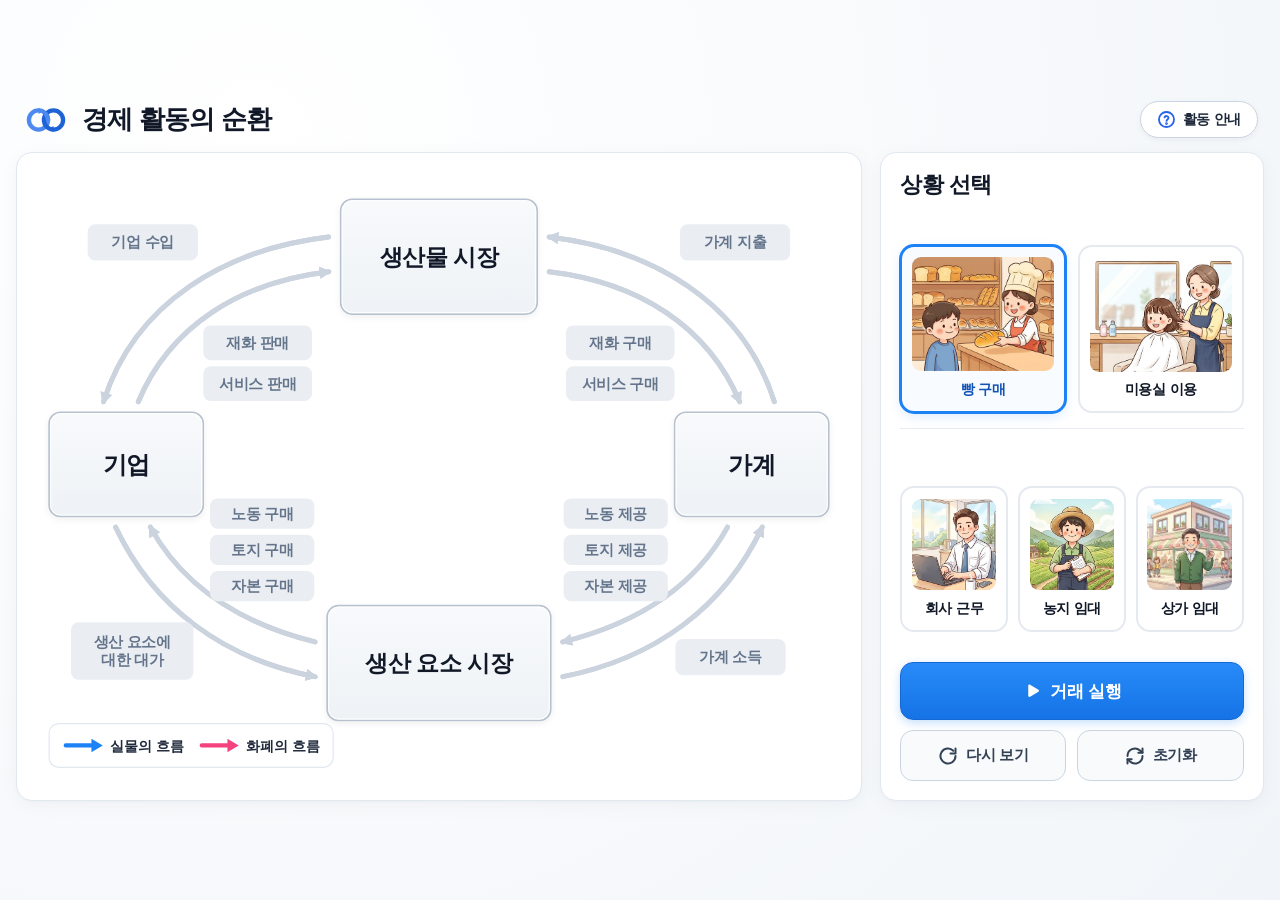
==== index.html @ 12da8b18 "feat: 경제 활동의 순환 수업용 인터랙티브 시뮬레이터 구현" ====
<!DOCTYPE html>
<html lang="ko">
<head>
  <meta charset="UTF-8" />
  <meta name="viewport" content="width=device-width, initial-scale=1.0" />
  <title>경제 활동의 순환</title>
  <link rel="stylesheet" href="css/tokens.css" />
  <link rel="stylesheet" href="css/styles.css" />
</head>
<body>
  <div class="viewport-wrapper">
    <div class="simulator-stage" id="simulator-stage">
      <!-- Top Header -->
      <header class="simulator-header">
        <div class="header-brand">
          <div class="header-logo" aria-hidden="true">
            <svg viewBox="0 0 56 36" width="100%" height="100%" fill="none">
              <!-- Interlocking circulation rings matching approved design -->
              <circle cx="19" cy="18" r="11.5" stroke="#4D8AF0" stroke-width="5.2" />
              <circle cx="37" cy="18" r="11.5" stroke="#1E63D6" stroke-width="5.2" />
              <path d="M 27.5 10.5 A 11.5 11.5 0 0 1 30.5 18" stroke="#4D8AF0" stroke-width="5.2" stroke-linecap="round" />
              <polygon points="19,3.2 25,7.2 19,10.8" fill="#4D8AF0" />
              <polygon points="37,32.8 31,28.8 37,25.2" fill="#1E63D6" />
            </svg>
          </div>
          <h1 class="header-title">경제 활동의 순환</h1>
        </div>

        <button type="button" id="btn-guide" class="btn-header-guide" aria-haspopup="dialog" aria-controls="guide-modal">
          <svg class="btn-header-guide-icon" viewBox="0 0 24 24" fill="none" stroke="currentColor" stroke-width="2.3" stroke-linecap="round" stroke-linejoin="round" aria-hidden="true">
            <circle cx="12" cy="12" r="9.5" />
            <path d="M9.5 9.2a2.6 2.6 0 0 1 5 .8c0 1.7-2.5 2.2-2.5 3.8" />
            <circle cx="12" cy="17.2" r="0.6" fill="currentColor" />
          </svg>
          <span>활동 안내</span>
        </button>
      </header>

      <!-- Main 70:30 Split Workspace -->
      <main class="simulator-workspace">
        <!-- Left ~70%: Circular Flow Diagram Panel -->
        <section id="diagram-panel" class="panel diagram-panel" aria-label="경제 활동 순환 도식 영역"></section>

        <!-- Right ~30%: Scenario Selection & Control Panel -->
        <aside id="control-panel" class="panel control-panel" aria-label="상황 선택 및 조작 영역"></aside>
      </main>

      <!-- Activity & Lesson Guide Modal -->
      <div id="guide-modal" class="guide-modal-backdrop" role="dialog" aria-modal="true" aria-labelledby="guide-modal-title" hidden>
        <div class="guide-modal-card">
          <div class="guide-modal-header">
            <div class="guide-modal-title-wrap">
              <span class="guide-modal-badge">수업 가이드</span>
              <h2 id="guide-modal-title" class="guide-modal-title">경제 활동의 순환 활동 안내</h2>
            </div>
            <button type="button" id="btn-guide-close" class="guide-modal-close" aria-label="닫기">
              <svg viewBox="0 0 24 24" width="22" height="22" fill="none" stroke="currentColor" stroke-width="2.5" stroke-linecap="round">
                <path d="M18 6L6 18M6 6l12 12" />
              </svg>
            </button>
          </div>

          <div class="guide-modal-body">
            <section class="guide-section">
              <h3 class="guide-section-title">활동 순서</h3>
              <ol class="guide-step-list">
                <li class="guide-step-item">
                  <span class="guide-step-num">1</span>
                  <div class="guide-step-text">
                    <strong>상황 선택 및 거래 실행</strong>
                    <p>오른쪽에서 일상 속 경제 활동 카드를 고른 뒤 <b>▶ 거래 실행</b> 버튼을 누릅니다.</p>
                  </div>
                </li>
                <li class="guide-step-item">
                  <span class="guide-step-num">2</span>
                  <div class="guide-step-text">
                    <strong>거래 시장 선택</strong>
                    <p>해당 거래가 <b>생산물 시장</b>과 <b>생산 요소 시장</b> 중 어느 시장에서 이루어지는지 선택합니다.</p>
                  </div>
                </li>
                <li class="guide-step-item">
                  <span class="guide-step-num is-real">3</span>
                  <div class="guide-step-text">
                    <strong>실물의 흐름 확인 (파란색)</strong>
                    <p>재화·서비스나 생산 요소를 <b>누가 만들어(빌려) 주는지</b>(기업·가계) 선택해 실물의 이동을 확인합니다.</p>
                  </div>
                </li>
                <li class="guide-step-item">
                  <span class="guide-step-num is-money">4</span>
                  <div class="guide-step-text">
                    <strong>화폐의 흐름 확인 (분홍색)</strong>
                    <p>그 대가로 <b>돈을 누가 지불하는지</b>(기업·가계) 선택해 화폐의 이동과 순환을 완성합니다.</p>
                  </div>
                </li>
              </ol>
            </section>

            <section class="guide-section guide-concept-box">
              <h3 class="guide-section-title">핵심 개념 포인트</h3>
              <ul class="guide-concept-list">
                <li><b>생산물 시장</b>: 생활에 필요한 <b>재화</b>(물건)와 <b>서비스</b>가 거래되는 시장</li>
                <li><b>생산 요소 시장</b>: 생산에 필요한 <b>노동, 토지, 자본</b>(상가 건물·기계 설비 등)이 거래되는 시장</li>
                <li><b>순환의 원리</b>: <span class="text-real">실물의 흐름(파란색)</span>과 <span class="text-money">화폐의 흐름(분홍색)</span>은 시장을 매개로 <b>서로 반대 방향</b>으로 순환합니다.</li>
              </ul>
            </section>
          </div>

          <div class="guide-modal-footer">
            <button type="button" id="btn-guide-confirm" class="btn btn-primary guide-confirm-btn">확인</button>
          </div>
        </div>
      </div>
    </div>
  </div>

  <script src="js/data/scenarios.js" defer></script>
  <script src="js/components/icons.js" defer></script>
  <script src="js/components/cardIllustrations.js" defer></script>
  <script src="js/components/diagram.js" defer></script>
  <script src="js/components/controls.js" defer></script>
  <script src="js/app.js" defer></script>
</body>
</html>
---- css/tokens.css ----
:root {
  /* Page & Surface Colors */
  --bg-canvas: #f3f6fa;
  --bg-panel: #ffffff;
  --bg-node: #f3f5f8;
  --bg-card: #ffffff;
  --bg-card-selected: #f8fbff;
  --bg-button-secondary: #f8fafc;
  --bg-button-secondary-hover: #f1f5f9;
  --bg-label-inactive: #eaeef3;

  /* Border Colors */
  --border-panel: #e2e8f0;
  --border-node: #b8c2cf;
  --border-card: #e5e9f0;
  --border-card-hover: #94a3b8;
  --border-card-selected: #1d82f5;
  --border-button-secondary: #cbd5e1;
  --border-divider: #e8ecf2;

  /* Semantic Flow Colors (Strict Specification) */
  --color-real-flow: #1d82f5;
  --color-real-flow-hover: #156fda;
  --color-money-flow: #f54380;
  --color-inactive-flow: #cbd3de;

  /* Text Colors */
  --text-primary: #111827;
  --text-secondary: #334155;
  --text-muted: #64748b;
  --text-group-heading: #163f7a;
  --text-card-selected: #1353b5;
  --text-on-accent: #ffffff;

  /* Layout Proportions (Temporary 70:30 per Spec, easily replaceable) */
  --stage-max-width: 1600px;
  --stage-aspect-ratio: 16 / 9;
  --left-panel-width: 68.5%;
  --right-panel-width: 31.5%;
  --panel-gap: 18px;
  --panel-radius: 16px;

  /* Typography */
  --font-sans: "Pretendard", "Malgun Gothic", "맑은 고딕", "Apple SD Gothic Neo", "Noto Sans KR", sans-serif;

  /* Shadows */
  --shadow-panel: 0 2px 10px rgba(15, 23, 42, 0.03);
  --shadow-card-selected: 0 0 0 1px #1d82f5, 0 4px 12px rgba(29, 130, 245, 0.14);
  --shadow-button-primary: 0 3px 10px rgba(29, 130, 245, 0.25);
}
---- css/styles.css ----
*,
*::before,
*::after {
  box-sizing: border-box;
  margin: 0;
  padding: 0;
}

html,
body {
  width: 100%;
  height: 100%;
  background-color: var(--bg-canvas);
  background-image: radial-gradient(circle at 20% 15%, #ffffff 0%, #f1f5f9 100%);
  font-family: var(--font-sans);
  color: var(--text-primary);
  overflow: hidden;
  -webkit-font-smoothing: antialiased;
  user-select: none;
}

.viewport-wrapper {
  width: 100vw;
  height: 100vh;
  display: flex;
  align-items: center;
  justify-content: center;
  padding: 10px 16px;
}

/* 16:9 Stage Container */
.simulator-stage {
  position: relative;
  width: min(100%, calc((100vh - 20px) * (16 / 9)));
  height: min(100%, calc((100vw - 32px) * (9 / 16)));
  max-width: var(--stage-max-width);
  aspect-ratio: var(--stage-aspect-ratio);
  display: flex;
  flex-direction: column;
  gap: 12px;
}

/* Top Header */
.simulator-header {
  display: flex;
  align-items: center;
  justify-content: space-between;
  padding: 2px 6px;
  flex-shrink: 0;
}

.header-brand {
  display: flex;
  align-items: center;
  gap: 12px;
}

.header-logo {
  width: 48px;
  height: 30px;
  display: flex;
  align-items: center;
  justify-content: center;
}

.header-title {
  font-size: clamp(20px, 2.05vw, 31px);
  font-weight: 800;
  letter-spacing: -0.03em;
  color: var(--text-primary);
}

/* Main Workspace (Left ~70% Diagram / Right ~30% Controls) */
.simulator-workspace {
  flex: 1;
  min-height: 0;
  display: flex;
  gap: var(--panel-gap);
}

.panel {
  background: var(--bg-panel);
  border: 1.5px solid var(--border-panel);
  border-radius: var(--panel-radius);
  box-shadow: 0 4px 20px rgba(15, 23, 42, 0.04), 0 1px 3px rgba(15, 23, 42, 0.02);
  overflow: hidden;
}

.diagram-panel {
  flex: 0 0 calc(var(--left-panel-width) - (var(--panel-gap) / 2));
  position: relative;
  display: flex;
  align-items: center;
  justify-content: center;
  padding: 10px 14px;
}

.control-panel {
  flex: 0 0 calc(var(--right-panel-width) - (var(--panel-gap) / 2));
  display: flex;
  flex-direction: column;
  justify-content: space-between;
  padding: clamp(14px, 1.5vw, 24px);
}

/* SVG Circular Flow Diagram */
.diagram-svg {
  width: 100%;
  height: 100%;
  display: block;
}

/* Structural Nodes (기업, 가계, 생산물 시장, 생산 요소 시장) */
.node-group {
  transition: transform 0.22s ease, filter 0.22s ease;
  transform-box: fill-box;
  transform-origin: center;
}

.node-rect {
  fill: url(#node-surface-grad);
  stroke: var(--border-node);
  stroke-width: 2.2px;
  filter: url(#node-soft-shadow);
  transition: stroke 0.25s ease, stroke-width 0.25s ease, fill 0.25s ease, filter 0.25s ease;
}

.node-inner-highlight {
  fill: none;
  stroke: #ffffff;
  stroke-width: 1.5px;
  pointer-events: none;
  opacity: 0.85;
}

/* Interactive Selectable States for Step 1 (Market), Step 2 (Real Agents), Step 3 (Money Agents) */
@keyframes pulse-market-glow {
  0%, 100% {
    stroke: #2563eb;
    stroke-width: 3.5px;
    filter: drop-shadow(0 0 10px rgba(37, 99, 235, 0.35));
  }
  50% {
    stroke: #60a5fa;
    stroke-width: 4.5px;
    filter: drop-shadow(0 0 18px rgba(37, 99, 235, 0.6));
  }
}

@keyframes pulse-real-glow {
  0%, 100% {
    stroke: #1d82f5;
    stroke-width: 3.5px;
    filter: drop-shadow(0 0 10px rgba(29, 130, 245, 0.38));
  }
  50% {
    stroke: #38bdf8;
    stroke-width: 4.5px;
    filter: drop-shadow(0 0 18px rgba(29, 130, 245, 0.65));
  }
}

@keyframes pulse-money-glow {
  0%, 100% {
    stroke: #f54380;
    stroke-width: 3.5px;
    filter: drop-shadow(0 0 10px rgba(245, 67, 128, 0.38));
  }
  50% {
    stroke: #fb7185;
    stroke-width: 4.5px;
    filter: drop-shadow(0 0 18px rgba(245, 67, 128, 0.65));
  }
}

@keyframes node-wrong-shake {
  0%, 100% { transform: translateX(0); }
  20% { transform: translateX(-7px); }
  40% { transform: translateX(7px); }
  60% { transform: translateX(-5px); }
  80% { transform: translateX(5px); }
}

.node-group.is-selectable-market,
.node-group.is-selectable-real,
.node-group.is-selectable-money {
  cursor: pointer;
}

.node-group.is-selectable-market:hover,
.node-group.is-selectable-real:hover,
.node-group.is-selectable-money:hover {
  transform: scale(1.028);
}

.node-group.is-selectable-market .node-rect {
  fill: #eff6ff;
  animation: pulse-market-glow 1.35s infinite ease-in-out;
}

.node-group.is-selectable-real .node-rect {
  fill: #eff8ff;
  animation: pulse-real-glow 1.35s infinite ease-in-out;
}

.node-group.is-selectable-money .node-rect {
  fill: #fff1f5;
  animation: pulse-money-glow 1.35s infinite ease-in-out;
}

/* Confirmed / Selected Origin Node States */
.node-group.is-confirmed-market .node-rect {
  fill: #f0f7ff;
  stroke: #2563eb;
  stroke-width: 3.2px;
  filter: drop-shadow(0 4px 12px rgba(37, 99, 235, 0.2));
}

.node-group.is-origin-real .node-rect {
  fill: #e0f2fe;
  stroke: #1d82f5;
  stroke-width: 3.8px;
  filter: drop-shadow(0 0 14px rgba(29, 130, 245, 0.42));
}

.node-group.is-origin-money .node-rect {
  fill: #ffe4ee;
  stroke: #f54380;
  stroke-width: 3.8px;
  filter: drop-shadow(0 0 14px rgba(245, 67, 128, 0.42));
}

.node-group.is-market-transiting .node-rect {
  stroke: #1e293b;
  stroke-width: 3.4px;
  filter: drop-shadow(0 0 14px rgba(29, 130, 245, 0.35));
}

.node-group.is-wrong-choice {
  animation: node-wrong-shake 0.38s ease;
}

.node-group.is-wrong-choice .node-rect {
  stroke: #ef4444 !important;
  fill: #fef2f2 !important;
}

.node-text {
  font-family: var(--font-sans);
  font-weight: 800;
  fill: var(--text-primary);
  text-anchor: middle;
  dominant-baseline: central;
  letter-spacing: -0.02em;
  pointer-events: none;
}

.node-text-market {
  font-size: 30px;
}

.node-text-agent {
  font-size: 32px;
}

/* Node Click Prompt Pill (shown on selectable nodes) */
.node-action-tag {
  opacity: 0;
  transition: opacity 0.2s ease, transform 0.2s ease;
  pointer-events: none;
}

.node-group.is-selectable-market .node-action-tag,
.node-group.is-selectable-real .node-action-tag,
.node-group.is-selectable-money .node-action-tag,
.node-group.is-origin-real .node-action-tag,
.node-group.is-origin-money .node-action-tag {
  opacity: 1;
}

/* Flow Arrow Paths */
.flow-path-base {
  fill: none;
  stroke: var(--color-inactive-flow);
  stroke-width: 6.5px;
  stroke-linecap: round;
}

.flow-path {
  fill: none;
  stroke: var(--color-inactive-flow);
  stroke-width: 6.5px;
  stroke-linecap: round;
  transition: stroke 0.22s ease, stroke-width 0.22s ease, opacity 0.2s ease;
}

.flow-path.is-active[data-flow-type="real"] {
  stroke: var(--color-real-flow);
  stroke-width: 7.5px;
  filter: drop-shadow(0 2px 5px rgba(29, 130, 245, 0.22));
}

.flow-path.is-active[data-flow-type="money"] {
  stroke: var(--color-money-flow);
  stroke-width: 7.5px;
  filter: drop-shadow(0 2px 5px rgba(245, 67, 128, 0.22));
}

/* Concept Label Pills in SVG */
@keyframes label-pop-in {
  0% { transform: scale(0.88); }
  55% { transform: scale(1.09); }
  100% { transform: scale(1); }
}

.concept-label-group {
  transform-box: fill-box;
  transform-origin: center;
  transition: transform 0.25s cubic-bezier(0.22, 1, 0.36, 1);
}

.concept-label-group.just-activated {
  animation: label-pop-in 0.42s cubic-bezier(0.22, 1, 0.36, 1);
}

.concept-label-bg {
  fill: var(--bg-label-inactive);
  rx: 10px;
  ry: 10px;
  transition: fill 0.22s ease, filter 0.22s ease;
}

.concept-label-text {
  font-family: var(--font-sans);
  font-size: 19.5px;
  font-weight: 600;
  fill: var(--text-muted);
  text-anchor: middle;
  dominant-baseline: central;
  letter-spacing: -0.02em;
  transition: fill 0.22s ease, font-weight 0.22s ease;
  pointer-events: none;
}

.concept-label-group.is-active[data-flow-type="real"] .concept-label-bg {
  fill: var(--color-real-flow);
  filter: drop-shadow(0 3px 8px rgba(29, 130, 245, 0.32));
}

.concept-label-group.is-active[data-flow-type="money"] .concept-label-bg {
  fill: var(--color-money-flow);
  filter: drop-shadow(0 3px 8px rgba(245, 67, 128, 0.32));
}

.concept-label-group.is-active .concept-label-text {
  fill: var(--text-on-accent);
  font-weight: 800;
}

/* Factor Group Shared Backplate */
.factor-stack-backdrop {
  fill: var(--bg-label-inactive);
  rx: 12px;
  ry: 12px;
}

/* Center Interactive Step Guide Overlay inside Diagram */
.center-step-guide {
  transition: opacity 0.22s ease, transform 0.22s ease;
  pointer-events: none;
}

.center-step-guide[data-visible="false"] {
  opacity: 0;
  display: none;
}

.center-step-guide[data-visible="true"] {
  opacity: 1;
  display: block;
}

/* Moving Token Icons */
.moving-token {
  pointer-events: none;
  transition: opacity 0.15s ease;
}

/* Right Control Panel Sections */
.control-top {
  flex: 1;
  min-height: 0;
  display: flex;
  flex-direction: column;
  justify-content: flex-start;
  gap: clamp(10px, 1.3vh, 16px);
  padding-bottom: clamp(12px, 1.5vh, 18px);
}

.control-heading {
  font-size: clamp(21px, 1.75vw, 27px);
  font-weight: 800;
  color: var(--text-primary);
  letter-spacing: -0.02em;
  line-height: 1.2;
  margin-bottom: 2px;
}

.market-group {
  flex: 1;
  display: flex;
  flex-direction: column;
  justify-content: center;
  gap: clamp(8px, 1vh, 12px);
}

.market-group-title {
  font-size: clamp(16px, 1.25vw, 20px);
  font-weight: 800;
  color: var(--text-group-heading);
  letter-spacing: -0.02em;
  min-height: 1.35em;
  opacity: 0;
  transform: translateY(3px);
  transition: opacity 0.22s ease, transform 0.22s ease;
  pointer-events: none;
}

.market-group-title.is-revealed {
  opacity: 1;
  transform: translateY(0);
}

.group-divider {
  height: 1px;
  background-color: var(--border-divider);
  margin: 2px 0;
}

/* Scenario Selection Cards Grid */
.cards-grid-2 {
  display: grid;
  grid-template-columns: repeat(2, 1fr);
  gap: clamp(10px, 0.95vw, 15px);
}

.cards-grid-3 {
  display: grid;
  grid-template-columns: repeat(3, 1fr);
  gap: clamp(8px, 0.78vw, 13px);
}

.scenario-card {
  appearance: none;
  background: var(--bg-card);
  border: 2px solid var(--border-card);
  border-radius: 14px;
  padding: clamp(9px, 0.8vw, 13px) clamp(8px, 0.75vw, 12px) clamp(10px, 0.9vw, 14px);
  display: flex;
  flex-direction: column;
  align-items: center;
  gap: clamp(8px, 1.05vh, 13px);
  cursor: pointer;
  transition: border-color 0.18s ease, background-color 0.18s ease, box-shadow 0.18s ease, transform 0.14s ease;
  text-align: center;
}

.scenario-card:hover {
  border-color: var(--border-card-hover);
  transform: translateY(-1px);
}

.scenario-card:focus-visible {
  outline: 3px solid rgba(29, 130, 245, 0.35);
  outline-offset: 2px;
}

.scenario-card.is-selected {
  background: var(--bg-card-selected);
  border-color: var(--border-card-selected);
  box-shadow: var(--shadow-card-selected);
}

.card-illustration-wrap {
  width: 100%;
  border-radius: 9px;
  overflow: hidden;
  background: #f8fafc;
  display: flex;
  align-items: center;
  justify-content: center;
}

.cards-grid-2 .card-illustration-wrap {
  aspect-ratio: 209 / 168;
}

.cards-grid-3 .card-illustration-wrap {
  aspect-ratio: 134 / 145;
}

.card-illustration,
.card-illustration-svg {
  width: 100%;
  height: 100%;
  object-fit: cover;
  display: block;
}

.card-title {
  font-family: var(--font-sans);
  font-size: clamp(14px, 1.12vw, 17.5px);
  font-weight: 800;
  color: var(--text-primary);
  letter-spacing: -0.02em;
  line-height: 1.25;
  padding-bottom: 1px;
  white-space: nowrap;
}

.scenario-card.is-selected .card-title {
  color: var(--text-card-selected);
}

/* Action Buttons Area */
.control-actions {
  display: flex;
  flex-direction: column;
  gap: clamp(9px, 1.15vh, 14px);
  padding-top: 4px;
}

.btn {
  appearance: none;
  font-family: var(--font-sans);
  border-radius: 13px;
  font-weight: 800;
  letter-spacing: -0.02em;
  display: inline-flex;
  align-items: center;
  justify-content: center;
  gap: 8px;
  cursor: pointer;
  transition: background-color 0.16s ease, border-color 0.16s ease, transform 0.1s ease, opacity 0.16s ease, box-shadow 0.16s ease;
}

.btn:active:not(:disabled) {
  transform: translateY(1px);
}

.btn:disabled {
  opacity: 0.48;
  cursor: not-allowed;
}

.btn-primary {
  width: 100%;
  height: clamp(50px, 6.4vh, 64px);
  background: linear-gradient(180deg, #278bf8 0%, #1673e6 100%);
  border: 1.5px solid #1567d3;
  color: var(--text-on-accent);
  font-size: clamp(17px, 1.35vw, 21px);
  box-shadow: var(--shadow-button-primary);
}

.btn-primary:hover:not(:disabled) {
  background: linear-gradient(180deg, #1d82f5 0%, #1261c7 100%);
}

.secondary-actions-row {
  display: grid;
  grid-template-columns: repeat(2, 1fr);
  gap: clamp(8px, 0.85vw, 13px);
}

.btn-secondary {
  width: 100%;
  height: clamp(44px, 5.6vh, 56px);
  background-color: var(--bg-button-secondary);
  border: 1.5px solid var(--border-button-secondary);
  color: var(--text-secondary);
  font-size: clamp(15px, 1.14vw, 18px);
}

.btn-secondary:hover:not(:disabled) {
  background-color: var(--bg-button-secondary-hover);
  border-color: #94a3b8;
}

.btn-icon {
  width: 20px;
  height: 20px;
  flex-shrink: 0;
}

/* Header Top-Right Activity Guide Button */
.btn-header-guide {
  appearance: none;
  font-family: var(--font-sans);
  display: inline-flex;
  align-items: center;
  gap: 7px;
  padding: 8px 16px;
  border-radius: 999px;
  background-color: #ffffff;
  border: 1.5px solid #cbd5e1;
  color: #1e293b;
  font-size: clamp(14px, 1.05vw, 16.5px);
  font-weight: 800;
  letter-spacing: -0.02em;
  cursor: pointer;
  box-shadow: 0 2px 6px rgba(15, 23, 42, 0.05);
  transition: background-color 0.16s ease, border-color 0.16s ease, color 0.16s ease, transform 0.12s ease, box-shadow 0.16s ease;
}

.btn-header-guide:hover {
  background-color: #eff6ff;
  border-color: #3b82f6;
  color: #1d4ed8;
  box-shadow: 0 4px 12px rgba(37, 99, 235, 0.12);
}

.btn-header-guide:active {
  transform: translateY(1px);
}

.btn-header-guide-icon {
  width: 19px;
  height: 19px;
  color: #2563eb;
  flex-shrink: 0;
}

/* Activity & Lesson Guide Modal */
.guide-modal-backdrop {
  position: fixed;
  inset: 0;
  z-index: 200;
  background-color: rgba(15, 23, 42, 0.45);
  backdrop-filter: blur(3px);
  display: flex;
  align-items: center;
  justify-content: center;
  padding: 24px;
  animation: modal-fade-in 0.18s ease-out;
}

.guide-modal-backdrop[hidden] {
  display: none !important;
}

@keyframes modal-fade-in {
  from {
    opacity: 0;
  }
  to {
    opacity: 1;
  }
}

.guide-modal-card {
  width: min(740px, 92vw);
  max-height: 88vh;
  background: #ffffff;
  border-radius: 22px;
  border: 1.5px solid #e2e8f0;
  box-shadow: 0 24px 48px rgba(15, 23, 42, 0.18), 0 4px 12px rgba(15, 23, 42, 0.08);
  display: flex;
  flex-direction: column;
  overflow: hidden;
  word-break: keep-all;
  animation: modal-pop-up 0.22s cubic-bezier(0.22, 1, 0.36, 1);
}

@keyframes modal-pop-up {
  from {
    opacity: 0;
    transform: translateY(10px) scale(0.97);
  }
  to {
    opacity: 1;
    transform: translateY(0) scale(1);
  }
}

.guide-modal-header {
  display: flex;
  align-items: center;
  justify-content: space-between;
  padding: 20px 26px 16px;
  border-bottom: 1px solid #e2e8f0;
  background: linear-gradient(180deg, #f8fafc 0%, #ffffff 100%);
}

.guide-modal-title-wrap {
  display: flex;
  align-items: center;
  gap: 10px;
}

.guide-modal-badge {
  display: inline-flex;
  align-items: center;
  padding: 4px 11px;
  border-radius: 999px;
  background-color: #dbeafe;
  color: #1d4ed8;
  font-size: 13.5px;
  font-weight: 800;
  letter-spacing: -0.02em;
}

.guide-modal-title {
  font-size: clamp(19px, 1.5vw, 23px);
  font-weight: 800;
  color: #0f172a;
  letter-spacing: -0.02em;
}

.guide-modal-close {
  appearance: none;
  width: 36px;
  height: 36px;
  border-radius: 10px;
  border: none;
  background: transparent;
  color: #64748b;
  display: inline-flex;
  align-items: center;
  justify-content: center;
  cursor: pointer;
  transition: background-color 0.15s ease, color 0.15s ease;
}

.guide-modal-close:hover {
  background-color: #f1f5f9;
  color: #0f172a;
}

.guide-modal-body {
  padding: 20px 26px;
  overflow-y: auto;
  display: flex;
  flex-direction: column;
  gap: 18px;
}

.guide-section-title {
  font-size: 16.5px;
  font-weight: 800;
  color: #1e293b;
  margin-bottom: 10px;
  letter-spacing: -0.02em;
}

.guide-step-list {
  list-style: none;
  display: flex;
  flex-direction: column;
  gap: 10px;
}

.guide-step-item {
  display: flex;
  align-items: flex-start;
  gap: 12px;
  padding: 11px 14px;
  border-radius: 13px;
  background-color: #f8fafc;
  border: 1px solid #e2e8f0;
}

.guide-step-num {
  width: 26px;
  height: 26px;
  border-radius: 50%;
  background-color: #2563eb;
  color: #ffffff;
  font-size: 14px;
  font-weight: 800;
  display: inline-flex;
  align-items: center;
  justify-content: center;
  flex-shrink: 0;
  margin-top: 1px;
}

.guide-step-num.is-real {
  background-color: var(--color-real-flow);
}

.guide-step-num.is-money {
  background-color: var(--color-money-flow);
}

.guide-step-text strong {
  display: block;
  font-size: 15.5px;
  font-weight: 800;
  color: #0f172a;
  margin-bottom: 2px;
}

.guide-step-text p {
  font-size: 14.5px;
  color: #334155;
  line-height: 1.45;
}

.guide-concept-box {
  padding: 14px 18px;
  border-radius: 14px;
  background-color: #eff6ff;
  border: 1px solid #bfdbfe;
}

.guide-concept-list {
  list-style: disc;
  padding-left: 20px;
  display: flex;
  flex-direction: column;
  gap: 6px;
  font-size: 14.5px;
  color: #1e293b;
  line-height: 1.5;
}

.text-real {
  color: #1d82f5;
  font-weight: 800;
}

.text-money {
  color: #e11d68;
  font-weight: 800;
}

.guide-modal-footer {
  padding: 14px 26px 18px;
  border-top: 1px solid #e2e8f0;
  display: flex;
  justify-content: flex-end;
  background-color: #f8fafc;
}

.guide-confirm-btn {
  width: auto;
  min-width: 112px;
  height: 44px;
  padding: 0 24px;
  font-size: 16px;
}
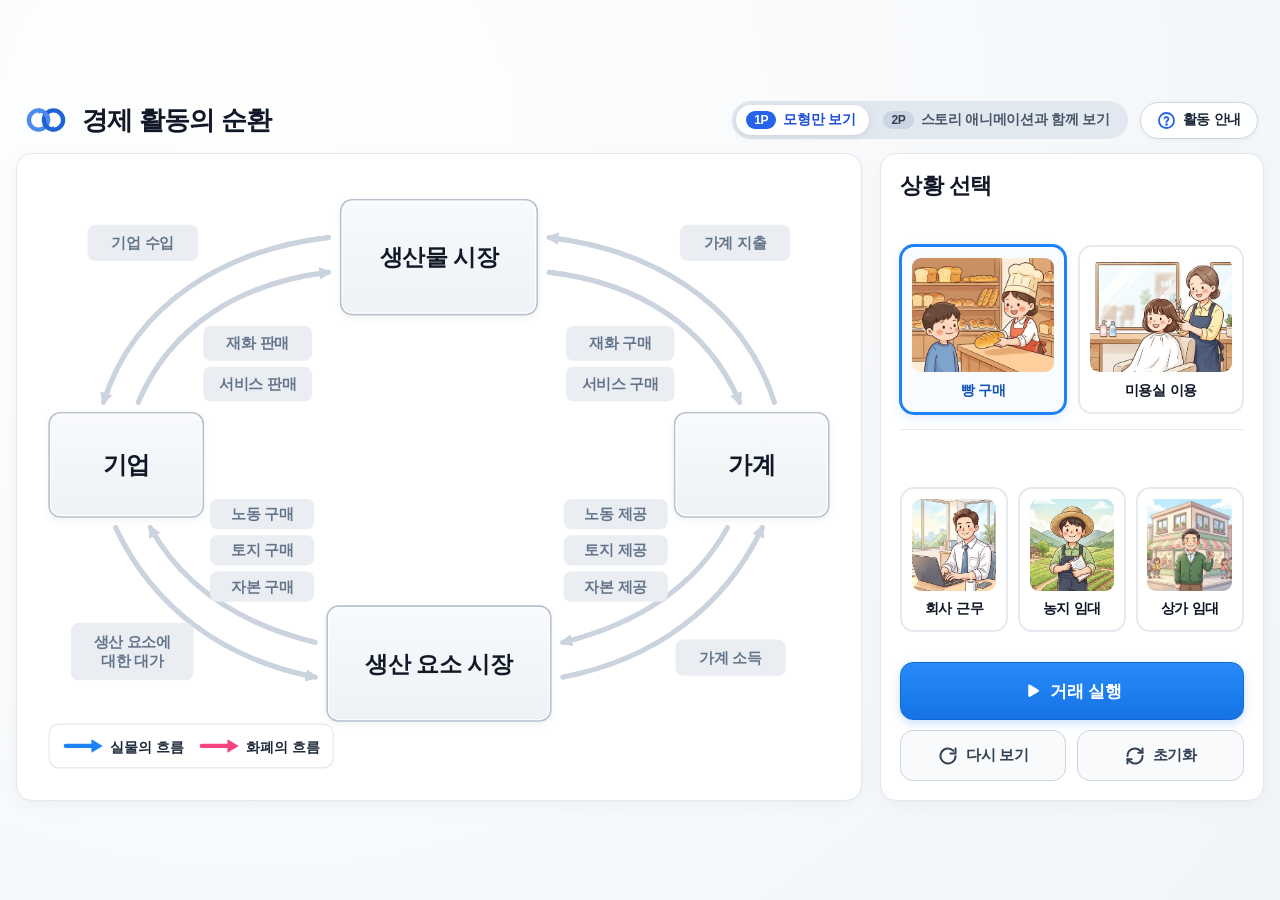
==== commit bd928b68: "feat: add 1P/2P courseware switcher and synchronized 2D bakery story animation prototype" ====
--- a/index.html
+++ b/index.html
@@ -26,22 +26,39 @@
           <h1 class="header-title">경제 활동의 순환</h1>
         </div>
 
-        <button type="button" id="btn-guide" class="btn-header-guide" aria-haspopup="dialog" aria-controls="guide-modal">
-          <svg class="btn-header-guide-icon" viewBox="0 0 24 24" fill="none" stroke="currentColor" stroke-width="2.3" stroke-linecap="round" stroke-linejoin="round" aria-hidden="true">
-            <circle cx="12" cy="12" r="9.5" />
-            <path d="M9.5 9.2a2.6 2.6 0 0 1 5 .8c0 1.7-2.5 2.2-2.5 3.8" />
-            <circle cx="12" cy="17.2" r="0.6" fill="currentColor" />
-          </svg>
-          <span>활동 안내</span>
-        </button>
+        <div class="header-actions">
+          <!-- Courseware 1P / 2P Page Switcher -->
+          <nav class="courseware-pager" aria-label="코스웨어 페이지 전환">
+            <button type="button" id="btn-page-1" class="btn-page-tab is-active" data-page="1" aria-current="page">
+              <span class="page-num-pill">1P</span>
+              <span>모형만 보기</span>
+            </button>
+            <button type="button" id="btn-page-2" class="btn-page-tab" data-page="2">
+              <span class="page-num-pill">2P</span>
+              <span>스토리 애니메이션과 함께 보기</span>
+            </button>
+          </nav>
+
+          <button type="button" id="btn-guide" class="btn-header-guide" aria-haspopup="dialog" aria-controls="guide-modal">
+            <svg class="btn-header-guide-icon" viewBox="0 0 24 24" fill="none" stroke="currentColor" stroke-width="2.3" stroke-linecap="round" stroke-linejoin="round" aria-hidden="true">
+              <circle cx="12" cy="12" r="9.5" />
+              <path d="M9.5 9.2a2.6 2.6 0 0 1 5 .8c0 1.7-2.5 2.2-2.5 3.8" />
+              <circle cx="12" cy="17.2" r="0.6" fill="currentColor" />
+            </svg>
+            <span>활동 안내</span>
+          </button>
+        </div>
       </header>
 
-      <!-- Main 70:30 Split Workspace -->
+      <!-- Main Split Workspace -->
       <main class="simulator-workspace">
-        <!-- Left ~70%: Circular Flow Diagram Panel -->
-        <section id="diagram-panel" class="panel diagram-panel" aria-label="경제 활동 순환 도식 영역"></section>
+        <!-- Left Simulation Panel (1P: Full Circular Diagram / 2P: 50:50 Split [2D Story Animation | Circular Diagram]) -->
+        <section id="diagram-panel" class="panel diagram-panel" aria-label="경제 활동 순환 시뮬레이션 영역">
+          <div id="story-stage-pane" class="story-stage-pane" hidden></div>
+          <div id="diagram-canvas-pane" class="diagram-canvas-pane"></div>
+        </section>
 
-        <!-- Right ~30%: Scenario Selection & Control Panel -->
+        <!-- Right: Scenario Selection & Control Panel -->
         <aside id="control-panel" class="panel control-panel" aria-label="상황 선택 및 조작 영역"></aside>
       </main>
 
@@ -117,6 +134,7 @@
   <script src="js/components/icons.js" defer></script>
   <script src="js/components/cardIllustrations.js" defer></script>
   <script src="js/components/diagram.js" defer></script>
+  <script src="js/components/storyAnimator.js" defer></script>
   <script src="js/components/controls.js" defer></script>
   <script src="js/app.js" defer></script>
 </body>
--- a/css/styles.css
+++ b/css/styles.css
@@ -90,9 +90,44 @@
   flex: 0 0 calc(var(--left-panel-width) - (var(--panel-gap) / 2));
   position: relative;
   display: flex;
-  align-items: center;
+  align-items: stretch;
   justify-content: center;
   padding: 10px 14px;
+  gap: 14px;
+  transition: flex-basis 0.24s ease;
+}
+
+.diagram-canvas-pane {
+  flex: 1;
+  min-width: 0;
+  height: 100%;
+  display: flex;
+  align-items: center;
+  justify-content: center;
+}
+
+.story-stage-pane {
+  flex: 1.05;
+  min-width: 0;
+  height: 100%;
+  display: flex;
+  flex-direction: column;
+  border-right: 1.5px dashed #cbd5e1;
+  padding-right: 14px;
+}
+
+.story-stage-pane[hidden] {
+  display: none !important;
+}
+
+/* On Page 2 (Story + Diagram Split View), give the left simulation panel 76% width so both 2D Story and Diagram are spacious */
+.simulator-stage[data-page="2"] .diagram-panel {
+  flex: 0 0 calc(76% - (var(--panel-gap) / 2));
+}
+
+.simulator-stage[data-page="2"] .control-panel {
+  flex: 0 0 calc(24% - (var(--panel-gap) / 2));
+  padding: clamp(12px, 1.2vw, 18px);
 }
 
 .control-panel {
@@ -101,6 +136,7 @@
   flex-direction: column;
   justify-content: space-between;
   padding: clamp(14px, 1.5vw, 24px);
+  transition: flex-basis 0.24s ease, padding 0.24s ease;
 }
 
 /* SVG Circular Flow Diagram */
@@ -850,3 +886,323 @@
   padding: 0 24px;
   font-size: 16px;
 }
+
+/* Header Actions & Courseware 1P / 2P Switcher */
+.header-actions {
+  display: flex;
+  align-items: center;
+  gap: 12px;
+}
+
+.courseware-pager {
+  display: inline-flex;
+  align-items: center;
+  background-color: #e2e8f0;
+  padding: 4px;
+  border-radius: 999px;
+  gap: 4px;
+}
+
+.btn-page-tab {
+  appearance: none;
+  font-family: var(--font-sans);
+  border: none;
+  background: transparent;
+  color: #475569;
+  font-size: clamp(13.5px, 1.02vw, 15.5px);
+  font-weight: 800;
+  padding: 6px 14px 6px 10px;
+  border-radius: 999px;
+  display: inline-flex;
+  align-items: center;
+  gap: 7px;
+  cursor: pointer;
+  letter-spacing: -0.02em;
+  transition: background-color 0.18s ease, color 0.18s ease, box-shadow 0.18s ease;
+}
+
+.btn-page-tab:hover:not(.is-active) {
+  color: #0f172a;
+  background-color: rgba(255, 255, 255, 0.55);
+}
+
+.btn-page-tab.is-active {
+  background-color: #ffffff;
+  color: #1d4ed8;
+  box-shadow: 0 2px 8px rgba(15, 23, 42, 0.1);
+}
+
+.page-num-pill {
+  display: inline-flex;
+  align-items: center;
+  justify-content: center;
+  padding: 2px 8px;
+  border-radius: 999px;
+  font-size: 12px;
+  font-weight: 800;
+  background-color: #cbd5e1;
+  color: #334155;
+}
+
+.btn-page-tab.is-active .page-num-pill {
+  background-color: #2563eb;
+  color: #ffffff;
+}
+
+/* 2P Story Animator Stage Styles */
+.story-stage-wrapper {
+  width: 100%;
+  height: 100%;
+  display: flex;
+  flex-direction: column;
+  justify-content: space-between;
+  gap: 10px;
+}
+
+.story-top-bar {
+  display: flex;
+  flex-direction: column;
+  gap: 8px;
+  flex-shrink: 0;
+}
+
+.story-title-row {
+  display: flex;
+  align-items: center;
+  gap: 8px;
+}
+
+.story-mode-chip {
+  display: inline-flex;
+  align-items: center;
+  padding: 3px 10px;
+  border-radius: 999px;
+  background-color: #fef3c7;
+  border: 1px solid #fcd34d;
+  color: #92400e;
+  font-size: 12.5px;
+  font-weight: 800;
+  letter-spacing: -0.02em;
+  flex-shrink: 0;
+}
+
+.story-scene-heading {
+  font-size: clamp(15px, 1.18vw, 18.5px);
+  font-weight: 800;
+  color: #0f172a;
+  letter-spacing: -0.02em;
+  flex: 1;
+  white-space: nowrap;
+  overflow: hidden;
+  text-overflow: ellipsis;
+}
+
+.btn-story-tts {
+  appearance: none;
+  font-family: var(--font-sans);
+  padding: 4px 11px;
+  border-radius: 999px;
+  border: 1.5px solid #cbd5e1;
+  background-color: #f8fafc;
+  color: #475569;
+  font-size: 12.5px;
+  font-weight: 800;
+  cursor: pointer;
+  transition: all 0.16s ease;
+  flex-shrink: 0;
+}
+
+.btn-story-tts.is-active {
+  background-color: #dbeafe;
+  border-color: #3b82f6;
+  color: #1d4ed8;
+}
+
+.story-steps-nav {
+  display: grid;
+  grid-template-columns: repeat(4, 1fr);
+  gap: 6px;
+}
+
+.story-step-pill {
+  appearance: none;
+  font-family: var(--font-sans);
+  padding: 7px 6px;
+  border-radius: 10px;
+  border: 1.5px solid #e2e8f0;
+  background-color: #f8fafc;
+  color: #475569;
+  font-size: clamp(11.5px, 0.88vw, 13.5px);
+  font-weight: 800;
+  letter-spacing: -0.02em;
+  cursor: pointer;
+  white-space: nowrap;
+  transition: all 0.16s ease;
+}
+
+.story-step-pill:hover {
+  border-color: #94a3b8;
+  color: #0f172a;
+}
+
+.story-step-pill.is-active {
+  background-color: #2563eb;
+  border-color: #1d4ed8;
+  color: #ffffff;
+  box-shadow: 0 3px 10px rgba(37, 99, 235, 0.28);
+}
+
+.story-step-pill.is-done {
+  background-color: #eff6ff;
+  border-color: #93c5fd;
+  color: #1d4ed8;
+}
+
+.story-canvas-box {
+  flex: 1;
+  min-height: 0;
+  position: relative;
+  border-radius: 16px;
+  border: 1.5px solid #e2e8f0;
+  background-color: #fffbeb;
+  overflow: hidden;
+  display: flex;
+  align-items: center;
+  justify-content: center;
+}
+
+.bakery-story-svg {
+  width: 100%;
+  height: 100%;
+  display: block;
+}
+
+.story-prototype-notice {
+  position: absolute;
+  inset: 0;
+  background: rgba(15, 23, 42, 0.62);
+  backdrop-filter: blur(3px);
+  display: flex;
+  align-items: center;
+  justify-content: center;
+  padding: 20px;
+}
+
+.story-prototype-notice[hidden] {
+  display: none !important;
+}
+
+.story-prototype-card {
+  background: #ffffff;
+  border-radius: 18px;
+  padding: 22px 24px;
+  max-width: 420px;
+  text-align: center;
+  box-shadow: 0 16px 36px rgba(15, 23, 42, 0.25);
+  display: flex;
+  flex-direction: column;
+  align-items: center;
+  gap: 10px;
+  word-break: keep-all;
+}
+
+.story-proto-badge {
+  padding: 4px 12px;
+  border-radius: 999px;
+  background-color: #dbeafe;
+  color: #1d4ed8;
+  font-size: 13px;
+  font-weight: 800;
+}
+
+.story-prototype-card h4 {
+  font-size: 17px;
+  font-weight: 800;
+  color: #0f172a;
+}
+
+.story-prototype-card p {
+  font-size: 14px;
+  color: #475569;
+  line-height: 1.5;
+}
+
+.story-proto-btn {
+  margin-top: 4px;
+  height: 44px;
+  font-size: 15px;
+}
+
+.story-caption-bar {
+  flex-shrink: 0;
+  padding: 12px 15px;
+  border-radius: 14px;
+  background-color: #f8fafc;
+  border: 1.5px solid #cbd5e1;
+  display: flex;
+  flex-direction: column;
+  gap: 5px;
+  word-break: keep-all;
+  transition: border-color 0.2s ease, background-color 0.2s ease;
+}
+
+.story-caption-bar[data-flow-type="real"] {
+  background-color: #eff6ff;
+  border-color: #60a5fa;
+}
+
+.story-caption-bar[data-flow-type="money"] {
+  background-color: #fff1f5;
+  border-color: #f472b6;
+}
+
+.story-caption-bar[data-flow-type="completed"] {
+  background-color: #f0fdf4;
+  border-color: #4ade80;
+}
+
+.story-caption-header {
+  display: flex;
+  align-items: center;
+  justify-content: space-between;
+  gap: 8px;
+}
+
+.story-caption-badge {
+  display: inline-flex;
+  align-items: center;
+  padding: 3px 10px;
+  border-radius: 999px;
+  font-size: 12.5px;
+  font-weight: 800;
+  background-color: #e2e8f0;
+  color: #334155;
+}
+
+.story-caption-bar[data-flow-type="real"] .story-caption-badge {
+  background-color: #1d82f5;
+  color: #ffffff;
+}
+
+.story-caption-bar[data-flow-type="money"] .story-caption-badge {
+  background-color: #f54380;
+  color: #ffffff;
+}
+
+.story-caption-bar[data-flow-type="completed"] .story-caption-badge {
+  background-color: #16a34a;
+  color: #ffffff;
+}
+
+.story-caption-step-indicator {
+  font-size: 12.5px;
+  font-weight: 800;
+  color: #64748b;
+}
+
+.story-caption-text {
+  font-size: clamp(13.5px, 1.02vw, 15.5px);
+  font-weight: 600;
+  color: #0f172a;
+  line-height: 1.45;
+}
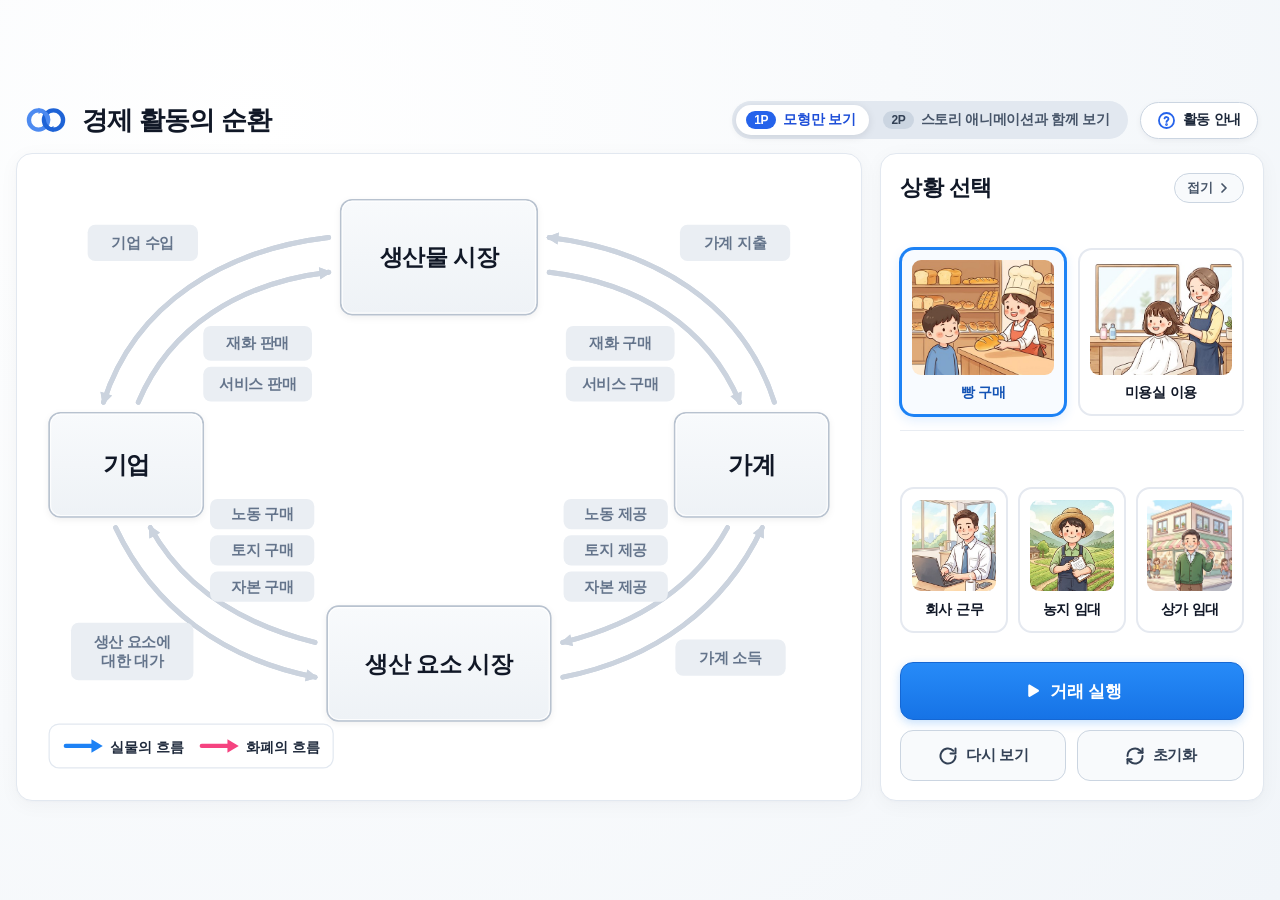
==== commit fee631a4: "feat: make right control panel collapsible and remove diagram labels from 2D story animation" ====
--- a/index.html
+++ b/index.html
@@ -56,6 +56,41 @@
         <section id="diagram-panel" class="panel diagram-panel" aria-label="경제 활동 순환 시뮬레이션 영역">
           <div id="story-stage-pane" class="story-stage-pane" hidden></div>
           <div id="diagram-canvas-pane" class="diagram-canvas-pane"></div>
+
+          <!-- Floating Expand Tab & Quick Playback Bar when Right Sidebar is Collapsed -->
+          <div id="collapsed-sidebar-Controls" class="collapsed-sidebar-overlay" hidden>
+            <button type="button" id="btn-expand-sidebar" class="btn-expand-sidebar" title="상황 선택 패널 펼치기">
+              <svg viewBox="0 0 24 24" width="18" height="18" fill="none" stroke="currentColor" stroke-width="2.6" stroke-linecap="round" stroke-linejoin="round" aria-hidden="true">
+                <polyline points="15 18 9 12 15 6" />
+              </svg>
+              <span id="expand-sidebar-label">상황 선택 펼치기</span>
+            </button>
+
+            <div class="collapsed-quick-actions">
+              <button type="button" id="btn-quick-execute" class="btn btn-primary btn-quick-action">
+                <svg class="btn-icon" viewBox="0 0 24 24" fill="currentColor" aria-hidden="true">
+                  <path d="M7.5 5.65c0-1.12 1.22-1.81 2.18-1.23l10.05 6.08c.92.56.92 1.9 0 2.46L9.68 19.04c-.96.58-2.18-.11-2.18-1.23V5.65z"/>
+                </svg>
+                <span>거래 실행</span>
+              </button>
+              <button type="button" id="btn-quick-replay" class="btn btn-secondary btn-quick-action" title="다시 보기">
+                <svg class="btn-icon" viewBox="0 0 24 24" fill="none" stroke="currentColor" stroke-width="2.4" stroke-linecap="round" stroke-linejoin="round" aria-hidden="true">
+                  <path d="M21 12a9 9 0 1 1-2.64-6.36"/>
+                  <polyline points="21 3 21 9 15 9"/>
+                </svg>
+                <span>다시 보기</span>
+              </button>
+              <button type="button" id="btn-quick-reset" class="btn btn-secondary btn-quick-action" title="초기화">
+                <svg class="btn-icon" viewBox="0 0 24 24" fill="none" stroke="currentColor" stroke-width="2.4" stroke-linecap="round" stroke-linejoin="round" aria-hidden="true">
+                  <path d="M3 12a9 9 0 0 1 15-6.7L21 8"/>
+                  <polyline points="21 3 21 8 16 8"/>
+                  <path d="M21 12a9 9 0 0 1-15 6.7L3 16"/>
+                  <polyline points="3 21 3 16 8 16"/>
+                </svg>
+                <span>초기화</span>
+              </button>
+            </div>
+          </div>
         </section>
 
         <!-- Right: Scenario Selection & Control Panel -->
--- a/css/styles.css
+++ b/css/styles.css
@@ -120,7 +120,7 @@
   display: none !important;
 }
 
-/* On Page 2 (Story + Diagram Split View), give the left simulation panel 76% width so both 2D Story and Diagram are spacious */
+/* On Page 2 (Story + Diagram Split View), give the left simulation panel 76% width when sidebar is open */
 .simulator-stage[data-page="2"] .diagram-panel {
   flex: 0 0 calc(76% - (var(--panel-gap) / 2));
 }
@@ -130,13 +130,34 @@
   padding: clamp(12px, 1.2vw, 18px);
 }
 
+/* When Right Sidebar is Collapsed -> Left Simulation Panel expands to 100% width */
+.simulator-stage[data-sidebar-collapsed="true"] .simulator-workspace {
+  gap: 0;
+}
+
+.simulator-stage[data-sidebar-collapsed="true"] .diagram-panel {
+  flex: 1 1 100% !important;
+  max-width: 100%;
+}
+
+.simulator-stage[data-sidebar-collapsed="true"] .control-panel {
+  flex: 0 0 0px !important;
+  width: 0 !important;
+  min-width: 0 !important;
+  padding: 0 !important;
+  border-width: 0 !important;
+  opacity: 0;
+  pointer-events: none;
+  overflow: hidden;
+}
+
 .control-panel {
   flex: 0 0 calc(var(--right-panel-width) - (var(--panel-gap) / 2));
   display: flex;
   flex-direction: column;
   justify-content: space-between;
   padding: clamp(14px, 1.5vw, 24px);
-  transition: flex-basis 0.24s ease, padding 0.24s ease;
+  transition: flex-basis 0.24s ease, padding 0.24s ease, opacity 0.2s ease;
 }
 
 /* SVG Circular Flow Diagram */
@@ -433,13 +454,116 @@
   padding-bottom: clamp(12px, 1.5vh, 18px);
 }
 
+.control-heading-row {
+  display: flex;
+  align-items: center;
+  justify-content: space-between;
+  gap: 8px;
+  margin-bottom: 2px;
+}
+
 .control-heading {
   font-size: clamp(21px, 1.75vw, 27px);
   font-weight: 800;
   color: var(--text-primary);
   letter-spacing: -0.02em;
   line-height: 1.2;
-  margin-bottom: 2px;
+}
+
+.btn-collapse-sidebar {
+  appearance: none;
+  font-family: var(--font-sans);
+  display: inline-flex;
+  align-items: center;
+  gap: 3px;
+  padding: 5px 11px 5px 12px;
+  border-radius: 999px;
+  border: 1.5px solid #cbd5e1;
+  background-color: #f8fafc;
+  color: #475569;
+  font-size: 13px;
+  font-weight: 800;
+  letter-spacing: -0.02em;
+  cursor: pointer;
+  transition: all 0.16s ease;
+}
+
+.btn-collapse-sidebar:hover {
+  background-color: #eff6ff;
+  border-color: #60a5fa;
+  color: #1d4ed8;
+}
+
+/* Floating Expand Tab & Quick Playback Bar when Right Sidebar is Collapsed */
+.collapsed-sidebar-overlay {
+  position: absolute;
+  inset: 0;
+  pointer-events: none;
+  z-index: 20;
+}
+
+.collapsed-sidebar-overlay[hidden] {
+  display: none !important;
+}
+
+.btn-expand-sidebar {
+  pointer-events: auto;
+  position: absolute;
+  top: 12px;
+  right: 14px;
+  appearance: none;
+  font-family: var(--font-sans);
+  display: inline-flex;
+  align-items: center;
+  gap: 6px;
+  padding: 8px 15px 8px 11px;
+  border-radius: 999px;
+  border: 1.5px solid #93c5fd;
+  background-color: #ffffff;
+  color: #1d4ed8;
+  font-size: 14px;
+  font-weight: 800;
+  letter-spacing: -0.02em;
+  box-shadow: 0 4px 14px rgba(15, 23, 42, 0.1);
+  cursor: pointer;
+  transition: all 0.18s ease;
+}
+
+.btn-expand-sidebar:hover {
+  background-color: #eff6ff;
+  border-color: #2563eb;
+  transform: translateY(-1px);
+  box-shadow: 0 6px 18px rgba(37, 99, 235, 0.18);
+}
+
+.collapsed-quick-actions {
+  pointer-events: auto;
+  position: absolute;
+  bottom: 12px;
+  right: 14px;
+  display: inline-flex;
+  align-items: center;
+  gap: 8px;
+  padding: 6px;
+  border-radius: 16px;
+  background: rgba(255, 255, 255, 0.94);
+  border: 1.5px solid #cbd5e1;
+  box-shadow: 0 6px 20px rgba(15, 23, 42, 0.1);
+  backdrop-filter: blur(6px);
+}
+
+.btn-quick-action {
+  width: auto !important;
+  height: 40px !important;
+  padding: 0 14px !important;
+  font-size: 14px !important;
+  border-radius: 11px !important;
+  white-space: nowrap;
+}
+
+.btn-quick-action .btn-icon {
+  width: 17px;
+  height: 17px;
 }
 
 .market-group {
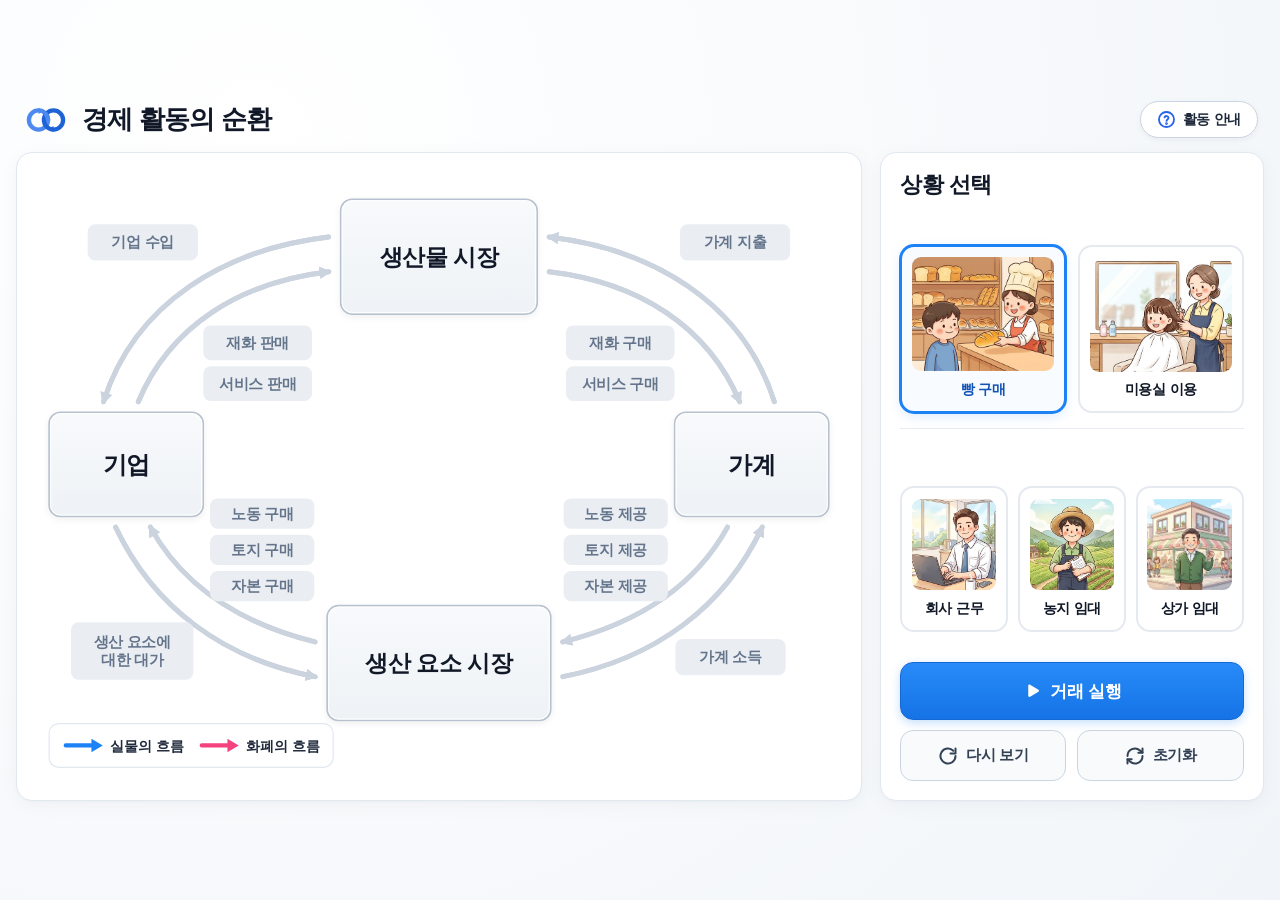
==== commit 3eea887a: "revert: 2D 스토리 애니메이션 및 분할 뷰 제거, 원본 인터랙티브 시뮬레이터로 복구" ====
--- a/index.html
+++ b/index.html
@@ -26,74 +26,22 @@
           <h1 class="header-title">경제 활동의 순환</h1>
         </div>
 
-        <div class="header-actions">
-          <!-- Courseware 1P / 2P Page Switcher -->
-          <nav class="courseware-pager" aria-label="코스웨어 페이지 전환">
-            <button type="button" id="btn-page-1" class="btn-page-tab is-active" data-page="1" aria-current="page">
-              <span class="page-num-pill">1P</span>
-              <span>모형만 보기</span>
-            </button>
-            <button type="button" id="btn-page-2" class="btn-page-tab" data-page="2">
-              <span class="page-num-pill">2P</span>
-              <span>스토리 애니메이션과 함께 보기</span>
-            </button>
-          </nav>
-
-          <button type="button" id="btn-guide" class="btn-header-guide" aria-haspopup="dialog" aria-controls="guide-modal">
-            <svg class="btn-header-guide-icon" viewBox="0 0 24 24" fill="none" stroke="currentColor" stroke-width="2.3" stroke-linecap="round" stroke-linejoin="round" aria-hidden="true">
-              <circle cx="12" cy="12" r="9.5" />
-              <path d="M9.5 9.2a2.6 2.6 0 0 1 5 .8c0 1.7-2.5 2.2-2.5 3.8" />
-              <circle cx="12" cy="17.2" r="0.6" fill="currentColor" />
-            </svg>
-            <span>활동 안내</span>
-          </button>
-        </div>
+        <button type="button" id="btn-guide" class="btn-header-guide" aria-haspopup="dialog" aria-controls="guide-modal">
+          <svg class="btn-header-guide-icon" viewBox="0 0 24 24" fill="none" stroke="currentColor" stroke-width="2.3" stroke-linecap="round" stroke-linejoin="round" aria-hidden="true">
+            <circle cx="12" cy="12" r="9.5" />
+            <path d="M9.5 9.2a2.6 2.6 0 0 1 5 .8c0 1.7-2.5 2.2-2.5 3.8" />
+            <circle cx="12" cy="17.2" r="0.6" fill="currentColor" />
+          </svg>
+          <span>활동 안내</span>
+        </button>
       </header>
 
-      <!-- Main Split Workspace -->
+      <!-- Main 70:30 Split Workspace -->
       <main class="simulator-workspace">
-        <!-- Left Simulation Panel (1P: Full Circular Diagram / 2P: 50:50 Split [2D Story Animation | Circular Diagram]) -->
-        <section id="diagram-panel" class="panel diagram-panel" aria-label="경제 활동 순환 시뮬레이션 영역">
-          <div id="story-stage-pane" class="story-stage-pane" hidden></div>
-          <div id="diagram-canvas-pane" class="diagram-canvas-pane"></div>
+        <!-- Left ~70%: Circular Flow Diagram Panel -->
+        <section id="diagram-panel" class="panel diagram-panel" aria-label="경제 활동 순환 도식 영역"></section>
 
-          <!-- Floating Expand Tab & Quick Playback Bar when Right Sidebar is Collapsed -->
-          <div id="collapsed-sidebar-Controls" class="collapsed-sidebar-overlay" hidden>
-            <button type="button" id="btn-expand-sidebar" class="btn-expand-sidebar" title="상황 선택 패널 펼치기">
-              <svg viewBox="0 0 24 24" width="18" height="18" fill="none" stroke="currentColor" stroke-width="2.6" stroke-linecap="round" stroke-linejoin="round" aria-hidden="true">
-                <polyline points="15 18 9 12 15 6" />
-              </svg>
-              <span id="expand-sidebar-label">상황 선택 펼치기</span>
-            </button>
-
-            <div class="collapsed-quick-actions">
-              <button type="button" id="btn-quick-execute" class="btn btn-primary btn-quick-action">
-                <svg class="btn-icon" viewBox="0 0 24 24" fill="currentColor" aria-hidden="true">
-                  <path d="M7.5 5.65c0-1.12 1.22-1.81 2.18-1.23l10.05 6.08c.92.56.92 1.9 0 2.46L9.68 19.04c-.96.58-2.18-.11-2.18-1.23V5.65z"/>
-                </svg>
-                <span>거래 실행</span>
-              </button>
-              <button type="button" id="btn-quick-replay" class="btn btn-secondary btn-quick-action" title="다시 보기">
-                <svg class="btn-icon" viewBox="0 0 24 24" fill="none" stroke="currentColor" stroke-width="2.4" stroke-linecap="round" stroke-linejoin="round" aria-hidden="true">
-                  <path d="M21 12a9 9 0 1 1-2.64-6.36"/>
-                  <polyline points="21 3 21 9 15 9"/>
-                </svg>
-                <span>다시 보기</span>
-              </button>
-              <button type="button" id="btn-quick-reset" class="btn btn-secondary btn-quick-action" title="초기화">
-                <svg class="btn-icon" viewBox="0 0 24 24" fill="none" stroke="currentColor" stroke-width="2.4" stroke-linecap="round" stroke-linejoin="round" aria-hidden="true">
-                  <path d="M3 12a9 9 0 0 1 15-6.7L21 8"/>
-                  <polyline points="21 3 21 8 16 8"/>
-                  <path d="M21 12a9 9 0 0 1-15 6.7L3 16"/>
-                  <polyline points="3 21 3 16 8 16"/>
-                </svg>
-                <span>초기화</span>
-              </button>
-            </div>
-          </div>
-        </section>
-
-        <!-- Right: Scenario Selection & Control Panel -->
+        <!-- Right ~30%: Scenario Selection & Control Panel -->
         <aside id="control-panel" class="panel control-panel" aria-label="상황 선택 및 조작 영역"></aside>
       </main>
 
@@ -169,7 +117,6 @@
   <script src="js/components/icons.js" defer></script>
   <script src="js/components/cardIllustrations.js" defer></script>
   <script src="js/components/diagram.js" defer></script>
-  <script src="js/components/storyAnimator.js" defer></script>
   <script src="js/components/controls.js" defer></script>
   <script src="js/app.js" defer></script>
 </body>
--- a/css/styles.css
+++ b/css/styles.css
@@ -90,65 +90,9 @@
   flex: 0 0 calc(var(--left-panel-width) - (var(--panel-gap) / 2));
   position: relative;
   display: flex;
-  align-items: stretch;
+  align-items: center;
   justify-content: center;
   padding: 10px 14px;
-  gap: 14px;
-  transition: flex-basis 0.24s ease;
-}
-
-.diagram-canvas-pane {
-  flex: 1;
-  min-width: 0;
-  height: 100%;
-  display: flex;
-  align-items: center;
-  justify-content: center;
-}
-
-.story-stage-pane {
-  flex: 1.05;
-  min-width: 0;
-  height: 100%;
-  display: flex;
-  flex-direction: column;
-  border-right: 1.5px dashed #cbd5e1;
-  padding-right: 14px;
-}
-
-.story-stage-pane[hidden] {
-  display: none !important;
-}
-
-/* On Page 2 (Story + Diagram Split View), give the left simulation panel 76% width when sidebar is open */
-.simulator-stage[data-page="2"] .diagram-panel {
-  flex: 0 0 calc(76% - (var(--panel-gap) / 2));
-}
-
-.simulator-stage[data-page="2"] .control-panel {
-  flex: 0 0 calc(24% - (var(--panel-gap) / 2));
-  padding: clamp(12px, 1.2vw, 18px);
-}
-
-/* When Right Sidebar is Collapsed -> Left Simulation Panel expands to 100% width */
-.simulator-stage[data-sidebar-collapsed="true"] .simulator-workspace {
-  gap: 0;
-}
-
-.simulator-stage[data-sidebar-collapsed="true"] .diagram-panel {
-  flex: 1 1 100% !important;
-  max-width: 100%;
-}
-
-.simulator-stage[data-sidebar-collapsed="true"] .control-panel {
-  flex: 0 0 0px !important;
-  width: 0 !important;
-  min-width: 0 !important;
-  padding: 0 !important;
-  border-width: 0 !important;
-  opacity: 0;
-  pointer-events: none;
-  overflow: hidden;
 }
 
 .control-panel {
@@ -157,7 +101,6 @@
   flex-direction: column;
   justify-content: space-between;
   padding: clamp(14px, 1.5vw, 24px);
-  transition: flex-basis 0.24s ease, padding 0.24s ease, opacity 0.2s ease;
 }
 
 /* SVG Circular Flow Diagram */
@@ -454,116 +397,13 @@
   padding-bottom: clamp(12px, 1.5vh, 18px);
 }
 
-.control-heading-row {
-  display: flex;
-  align-items: center;
-  justify-content: space-between;
-  gap: 8px;
-  margin-bottom: 2px;
-}
-
 .control-heading {
   font-size: clamp(21px, 1.75vw, 27px);
   font-weight: 800;
   color: var(--text-primary);
   letter-spacing: -0.02em;
   line-height: 1.2;
-}
-
-.btn-collapse-sidebar {
-  appearance: none;
-  font-family: var(--font-sans);
-  display: inline-flex;
-  align-items: center;
-  gap: 3px;
-  padding: 5px 11px 5px 12px;
-  border-radius: 999px;
-  border: 1.5px solid #cbd5e1;
-  background-color: #f8fafc;
-  color: #475569;
-  font-size: 13px;
-  font-weight: 800;
-  letter-spacing: -0.02em;
-  cursor: pointer;
-  transition: all 0.16s ease;
-}
-
-.btn-collapse-sidebar:hover {
-  background-color: #eff6ff;
-  border-color: #60a5fa;
-  color: #1d4ed8;
-}
-
-/* Floating Expand Tab & Quick Playback Bar when Right Sidebar is Collapsed */
-.collapsed-sidebar-overlay {
-  position: absolute;
-  inset: 0;
-  pointer-events: none;
-  z-index: 20;
-}
-
-.collapsed-sidebar-overlay[hidden] {
-  display: none !important;
-}
-
-.btn-expand-sidebar {
-  pointer-events: auto;
-  position: absolute;
-  top: 12px;
-  right: 14px;
-  appearance: none;
-  font-family: var(--font-sans);
-  display: inline-flex;
-  align-items: center;
-  gap: 6px;
-  padding: 8px 15px 8px 11px;
-  border-radius: 999px;
-  border: 1.5px solid #93c5fd;
-  background-color: #ffffff;
-  color: #1d4ed8;
-  font-size: 14px;
-  font-weight: 800;
-  letter-spacing: -0.02em;
-  box-shadow: 0 4px 14px rgba(15, 23, 42, 0.1);
-  cursor: pointer;
-  transition: all 0.18s ease;
-}
-
-.btn-expand-sidebar:hover {
-  background-color: #eff6ff;
-  border-color: #2563eb;
-  transform: translateY(-1px);
-  box-shadow: 0 6px 18px rgba(37, 99, 235, 0.18);
-}
-
-.collapsed-quick-actions {
-  pointer-events: auto;
-  position: absolute;
-  bottom: 12px;
-  right: 14px;
-  display: inline-flex;
-  align-items: center;
-  gap: 8px;
-  padding: 6px;
-  border-radius: 16px;
-  background: rgba(255, 255, 255, 0.94);
-  border: 1.5px solid #cbd5e1;
-  box-shadow: 0 6px 20px rgba(15, 23, 42, 0.1);
-  backdrop-filter: blur(6px);
-}
-
-.btn-quick-action {
-  width: auto !important;
-  height: 40px !important;
-  padding: 0 14px !important;
-  font-size: 14px !important;
-  border-radius: 11px !important;
-  white-space: nowrap;
-}
-
-.btn-quick-action .btn-icon {
-  width: 17px;
-  height: 17px;
+  margin-bottom: 2px;
 }
 
 .market-group {
@@ -1010,323 +850,3 @@
   padding: 0 24px;
   font-size: 16px;
 }
-
-/* Header Actions & Courseware 1P / 2P Switcher */
-.header-actions {
-  display: flex;
-  align-items: center;
-  gap: 12px;
-}
-
-.courseware-pager {
-  display: inline-flex;
-  align-items: center;
-  background-color: #e2e8f0;
-  padding: 4px;
-  border-radius: 999px;
-  gap: 4px;
-}
-
-.btn-page-tab {
-  appearance: none;
-  font-family: var(--font-sans);
-  border: none;
-  background: transparent;
-  color: #475569;
-  font-size: clamp(13.5px, 1.02vw, 15.5px);
-  font-weight: 800;
-  padding: 6px 14px 6px 10px;
-  border-radius: 999px;
-  display: inline-flex;
-  align-items: center;
-  gap: 7px;
-  cursor: pointer;
-  letter-spacing: -0.02em;
-  transition: background-color 0.18s ease, color 0.18s ease, box-shadow 0.18s ease;
-}
-
-.btn-page-tab:hover:not(.is-active) {
-  color: #0f172a;
-  background-color: rgba(255, 255, 255, 0.55);
-}
-
-.btn-page-tab.is-active {
-  background-color: #ffffff;
-  color: #1d4ed8;
-  box-shadow: 0 2px 8px rgba(15, 23, 42, 0.1);
-}
-
-.page-num-pill {
-  display: inline-flex;
-  align-items: center;
-  justify-content: center;
-  padding: 2px 8px;
-  border-radius: 999px;
-  font-size: 12px;
-  font-weight: 800;
-  background-color: #cbd5e1;
-  color: #334155;
-}
-
-.btn-page-tab.is-active .page-num-pill {
-  background-color: #2563eb;
-  color: #ffffff;
-}
-
-/* 2P Story Animator Stage Styles */
-.story-stage-wrapper {
-  width: 100%;
-  height: 100%;
-  display: flex;
-  flex-direction: column;
-  justify-content: space-between;
-  gap: 10px;
-}
-
-.story-top-bar {
-  display: flex;
-  flex-direction: column;
-  gap: 8px;
-  flex-shrink: 0;
-}
-
-.story-title-row {
-  display: flex;
-  align-items: center;
-  gap: 8px;
-}
-
-.story-mode-chip {
-  display: inline-flex;
-  align-items: center;
-  padding: 3px 10px;
-  border-radius: 999px;
-  background-color: #fef3c7;
-  border: 1px solid #fcd34d;
-  color: #92400e;
-  font-size: 12.5px;
-  font-weight: 800;
-  letter-spacing: -0.02em;
-  flex-shrink: 0;
-}
-
-.story-scene-heading {
-  font-size: clamp(15px, 1.18vw, 18.5px);
-  font-weight: 800;
-  color: #0f172a;
-  letter-spacing: -0.02em;
-  flex: 1;
-  white-space: nowrap;
-  overflow: hidden;
-  text-overflow: ellipsis;
-}
-
-.btn-story-tts {
-  appearance: none;
-  font-family: var(--font-sans);
-  padding: 4px 11px;
-  border-radius: 999px;
-  border: 1.5px solid #cbd5e1;
-  background-color: #f8fafc;
-  color: #475569;
-  font-size: 12.5px;
-  font-weight: 800;
-  cursor: pointer;
-  transition: all 0.16s ease;
-  flex-shrink: 0;
-}
-
-.btn-story-tts.is-active {
-  background-color: #dbeafe;
-  border-color: #3b82f6;
-  color: #1d4ed8;
-}
-
-.story-steps-nav {
-  display: grid;
-  grid-template-columns: repeat(4, 1fr);
-  gap: 6px;
-}
-
-.story-step-pill {
-  appearance: none;
-  font-family: var(--font-sans);
-  padding: 7px 6px;
-  border-radius: 10px;
-  border: 1.5px solid #e2e8f0;
-  background-color: #f8fafc;
-  color: #475569;
-  font-size: clamp(11.5px, 0.88vw, 13.5px);
-  font-weight: 800;
-  letter-spacing: -0.02em;
-  cursor: pointer;
-  white-space: nowrap;
-  transition: all 0.16s ease;
-}
-
-.story-step-pill:hover {
-  border-color: #94a3b8;
-  color: #0f172a;
-}
-
-.story-step-pill.is-active {
-  background-color: #2563eb;
-  border-color: #1d4ed8;
-  color: #ffffff;
-  box-shadow: 0 3px 10px rgba(37, 99, 235, 0.28);
-}
-
-.story-step-pill.is-done {
-  background-color: #eff6ff;
-  border-color: #93c5fd;
-  color: #1d4ed8;
-}
-
-.story-canvas-box {
-  flex: 1;
-  min-height: 0;
-  position: relative;
-  border-radius: 16px;
-  border: 1.5px solid #e2e8f0;
-  background-color: #fffbeb;
-  overflow: hidden;
-  display: flex;
-  align-items: center;
-  justify-content: center;
-}
-
-.bakery-story-svg {
-  width: 100%;
-  height: 100%;
-  display: block;
-}
-
-.story-prototype-notice {
-  position: absolute;
-  inset: 0;
-  background: rgba(15, 23, 42, 0.62);
-  backdrop-filter: blur(3px);
-  display: flex;
-  align-items: center;
-  justify-content: center;
-  padding: 20px;
-}
-
-.story-prototype-notice[hidden] {
-  display: none !important;
-}
-
-.story-prototype-card {
-  background: #ffffff;
-  border-radius: 18px;
-  padding: 22px 24px;
-  max-width: 420px;
-  text-align: center;
-  box-shadow: 0 16px 36px rgba(15, 23, 42, 0.25);
-  display: flex;
-  flex-direction: column;
-  align-items: center;
-  gap: 10px;
-  word-break: keep-all;
-}
-
-.story-proto-badge {
-  padding: 4px 12px;
-  border-radius: 999px;
-  background-color: #dbeafe;
-  color: #1d4ed8;
-  font-size: 13px;
-  font-weight: 800;
-}
-
-.story-prototype-card h4 {
-  font-size: 17px;
-  font-weight: 800;
-  color: #0f172a;
-}
-
-.story-prototype-card p {
-  font-size: 14px;
-  color: #475569;
-  line-height: 1.5;
-}
-
-.story-proto-btn {
-  margin-top: 4px;
-  height: 44px;
-  font-size: 15px;
-}
-
-.story-caption-bar {
-  flex-shrink: 0;
-  padding: 12px 15px;
-  border-radius: 14px;
-  background-color: #f8fafc;
-  border: 1.5px solid #cbd5e1;
-  display: flex;
-  flex-direction: column;
-  gap: 5px;
-  word-break: keep-all;
-  transition: border-color 0.2s ease, background-color 0.2s ease;
-}
-
-.story-caption-bar[data-flow-type="real"] {
-  background-color: #eff6ff;
-  border-color: #60a5fa;
-}
-
-.story-caption-bar[data-flow-type="money"] {
-  background-color: #fff1f5;
-  border-color: #f472b6;
-}
-
-.story-caption-bar[data-flow-type="completed"] {
-  background-color: #f0fdf4;
-  border-color: #4ade80;
-}
-
-.story-caption-header {
-  display: flex;
-  align-items: center;
-  justify-content: space-between;
-  gap: 8px;
-}
-
-.story-caption-badge {
-  display: inline-flex;
-  align-items: center;
-  padding: 3px 10px;
-  border-radius: 999px;
-  font-size: 12.5px;
-  font-weight: 800;
-  background-color: #e2e8f0;
-  color: #334155;
-}
-
-.story-caption-bar[data-flow-type="real"] .story-caption-badge {
-  background-color: #1d82f5;
-  color: #ffffff;
-}
-
-.story-caption-bar[data-flow-type="money"] .story-caption-badge {
-  background-color: #f54380;
-  color: #ffffff;
-}
-
-.story-caption-bar[data-flow-type="completed"] .story-caption-badge {
-  background-color: #16a34a;
-  color: #ffffff;
-}
-
-.story-caption-step-indicator {
-  font-size: 12.5px;
-  font-weight: 800;
-  color: #64748b;
-}
-
-.story-caption-text {
-  font-size: clamp(13.5px, 1.02vw, 15.5px);
-  font-weight: 600;
-  color: #0f172a;
-  line-height: 1.45;
-}
